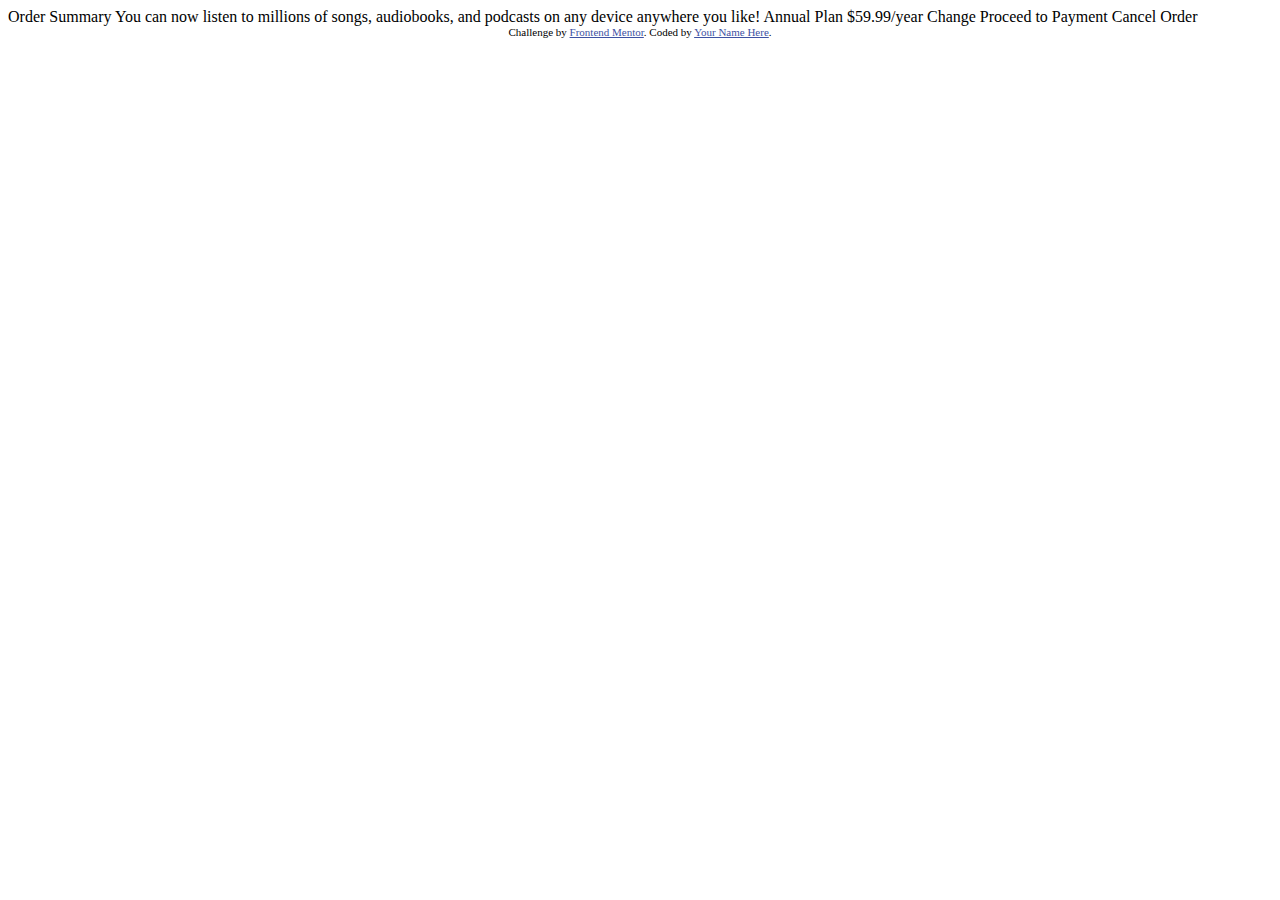
==== order-summary-component-main/index.html @ d4b34349 "Initial commit" ====
<!DOCTYPE html>
<html lang="en">
<head>
  <meta charset="UTF-8">
  <meta name="viewport" content="width=device-width, initial-scale=1.0"> <!-- displays site properly based on user's device -->

  <link rel="icon" type="image/png" sizes="32x32" href="./images/favicon-32x32.png">
  
  <title>Frontend Mentor | Order summary card</title>

  <!-- Feel free to remove these styles or customise in your own stylesheet 👍 -->
  <style>
    .attribution { font-size: 11px; text-align: center; }
    .attribution a { color: hsl(228, 45%, 44%); }
  </style>
</head>
<body>

  Order Summary

  You can now listen to millions of songs, audiobooks, and podcasts on any 
  device anywhere you like!

  Annual Plan
  $59.99/year

  Change

  Proceed to Payment
  Cancel Order
  
  <div class="attribution">
    Challenge by <a href="https://www.frontendmentor.io?ref=challenge" target="_blank">Frontend Mentor</a>. 
    Coded by <a href="#">Your Name Here</a>.
  </div>
</body>
</html>
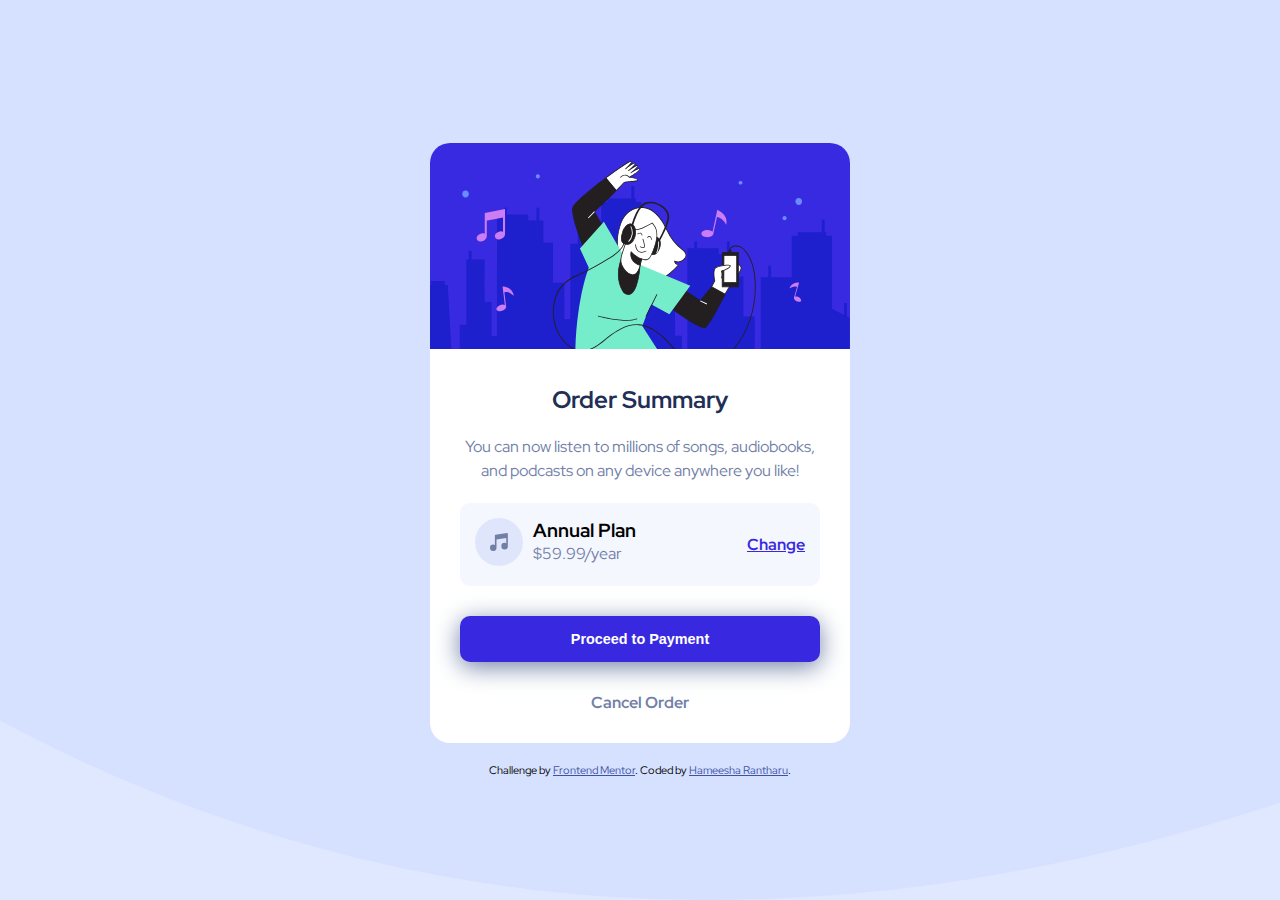
==== commit c1608f97: "final" ====
--- a/order-summary-component-main/index.html
+++ b/order-summary-component-main/index.html
@@ -9,6 +9,7 @@
   <title>Frontend Mentor | Order summary card</title>
 
   <!-- Feel free to remove these styles or customise in your own stylesheet 👍 -->
+  <link rel="stylesheet" href="style.css">
   <style>
     .attribution { font-size: 11px; text-align: center; }
     .attribution a { color: hsl(228, 45%, 44%); }
@@ -16,22 +17,41 @@
 </head>
 <body>
 
-  Order Summary
+  <!-- <img src="./images/illustration-hero.svg" alt="" sizes="" srcset="">
+  <img src="./images/pattern-background-desktop.svg" alt="">
+  <img src="./images/pattern-background-mobile.svg" alt=""> -->
 
-  You can now listen to millions of songs, audiobooks, and podcasts on any 
-  device anywhere you like!
+  <div class="container">
 
-  Annual Plan
-  $59.99/year
+    <div class="card">
+      <div class="card-image">
+        <img src="./images/illustration-hero.svg" alt="a guy listining to music">
+      </div>
+      <div class="card-body">
+          <h2 class="card-title">Order Summary</h2>
+          <p class="card-description"> You can now listen to millions of songs, audiobooks, and podcasts on any 
+            device anywhere you like!</p>
+          <div class="card-plan">
+            <div class="plan">
+              <div class="icon">
+                <img src="./images/icon-music.svg" alt="Music icon">
+              </div>
+              <div class="plan-sub">
+                <h3 class="plan-title">Annual Plan</h3>
+                <p>$59.99/year</p>
+              </div>
+            </div>
+            <a href="">Change</a>
+          </div>
+          <button class="card-button">Proceed to Payment</button>
+          <p class="cancel-link">Cancel Order</p>
+      </div>
+    </div>
 
-  Change
-
-  Proceed to Payment
-  Cancel Order
-  
-  <div class="attribution">
-    Challenge by <a href="https://www.frontendmentor.io?ref=challenge" target="_blank">Frontend Mentor</a>. 
-    Coded by <a href="#">Your Name Here</a>.
+    <div class="attribution">
+      Challenge by <a href="https://www.frontendmentor.io?ref=challenge" target="_blank">Frontend Mentor</a>. 
+      Coded by <a href="#">Hameesha Rantharu</a>.
+    </div>
   </div>
 </body>
 </html>--- a/order-summary-component-main/style.css
+++ b/order-summary-component-main/style.css
@@ -0,0 +1,132 @@
+@import url('https://fonts.googleapis.com/css2?family=Red+Hat+Display:wght@500;700;900&display=swap');
+
+:root {
+    --Pale-blue: hsl(225, 100%, 94%);
+    --Bright-blue: hsl(245, 75%, 52%);
+    --Very-pale-blue: hsl(225, 100%, 98%);
+    --Desaturated-blue: hsl(224, 23%, 55%);
+    --Dark-blue: hsl(223, 47%, 23%);
+}
+
+* {
+    box-sizing: border-box;
+    margin: 0;
+    padding: 0;
+}
+
+
+body {
+    width: 100%;
+    height: 100vh;
+    font-family: 'Red Hat Display', sans-serif;
+}
+
+img {
+    width: 100%;
+    height: auto;
+}
+
+.container {
+    width: 100%;
+    height: 100vh;
+    background: url(./images/pattern-background-desktop.svg);
+    background-color: var(--Pale-blue);
+    background-repeat: no-repeat;
+    background-size: cover;
+    display: flex;
+    justify-content: center;
+    align-items: center;
+    flex-direction: column;
+}
+
+@media screen and (max-width: 600px) {
+
+    .container {
+        width: 100%;
+        height: 100vh;
+        background: url(./images/pattern-background-mobile.svg);
+        background-color: var(--Pale-blue);
+        background-repeat: no-repeat;
+        background-size: cover;
+        display: flex;
+        justify-content: center;
+        align-items: center;
+    }
+    
+}
+
+.card {
+    max-width: 420px;
+    border-radius: 20px;
+    background-color: #fff;
+    margin: 20px;
+}
+
+.card-image img{
+    border-radius: 20px 20px 0px 0px;
+}
+
+.card-body {
+    padding: 30px;
+}
+
+.card-title {
+    text-align: center;
+    margin-bottom: 20px;
+    color: var(--Dark-blue);
+}
+
+.card-description {
+    text-align: center;
+    color: var(--Desaturated-blue);
+    line-height: 1.5;
+    margin-bottom: 20px;
+}
+
+.card-plan {
+    display: flex;
+    justify-content: space-between;
+    align-items: center;
+    margin-bottom: 30px;
+    background: var(--Very-pale-blue);
+    padding: 15px;
+    border-radius: 10px;
+}
+
+.card-plan a {
+    color: var(--Bright-blue);
+    font-weight: 700;
+}
+
+.plan {
+    display: flex;
+}
+
+.plan-sub {
+    padding: 0 10px;
+}
+
+.plan-sub p {
+    color: var(--Desaturated-blue);
+}
+
+.card-button {
+    display: block;
+    width: 100%;
+    background: var(--Bright-blue);
+    outline: none;
+    border: none;
+    padding: 15px 0;
+    color: #fff;
+    border-radius: 10px;
+    box-shadow: 0px 5px 25px var(--Desaturated-blue);
+    font-weight: 700;
+    font-size: 0.9rem;
+    margin-bottom: 30px;
+}
+
+.cancel-link {
+    color: var(--Desaturated-blue);
+    font-weight: 700;
+    text-align: center;
+}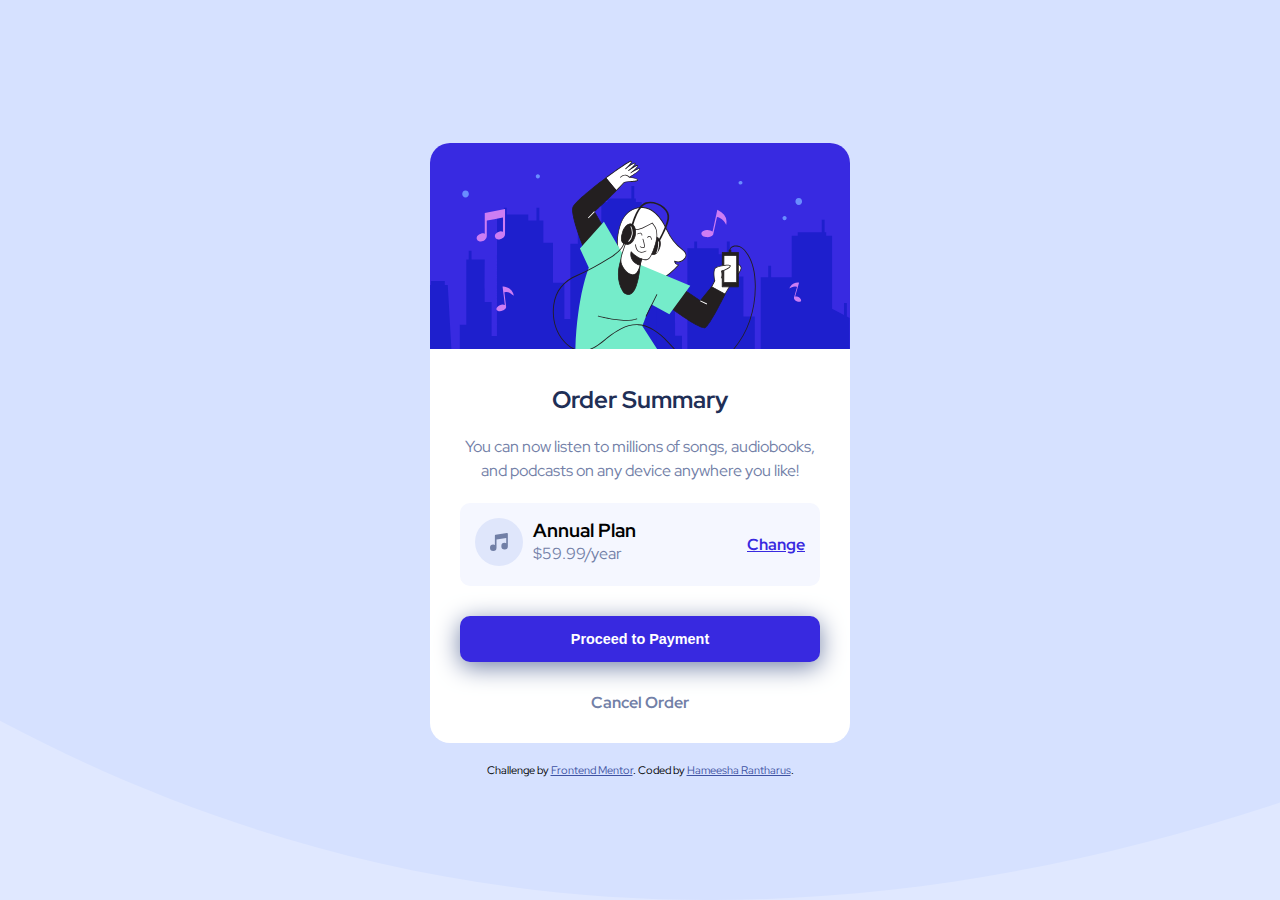
==== commit e68a3dc8: "Update index.html" ====
--- a/order-summary-component-main/index.html
+++ b/order-summary-component-main/index.html
@@ -50,7 +50,7 @@
 
     <div class="attribution">
       Challenge by <a href="https://www.frontendmentor.io?ref=challenge" target="_blank">Frontend Mentor</a>. 
-      Coded by <a href="#">Hameesha Rantharu</a>.
+      Coded by <a href="#">Hameesha Rantharus</a>.
     </div>
   </div>
 </body>
